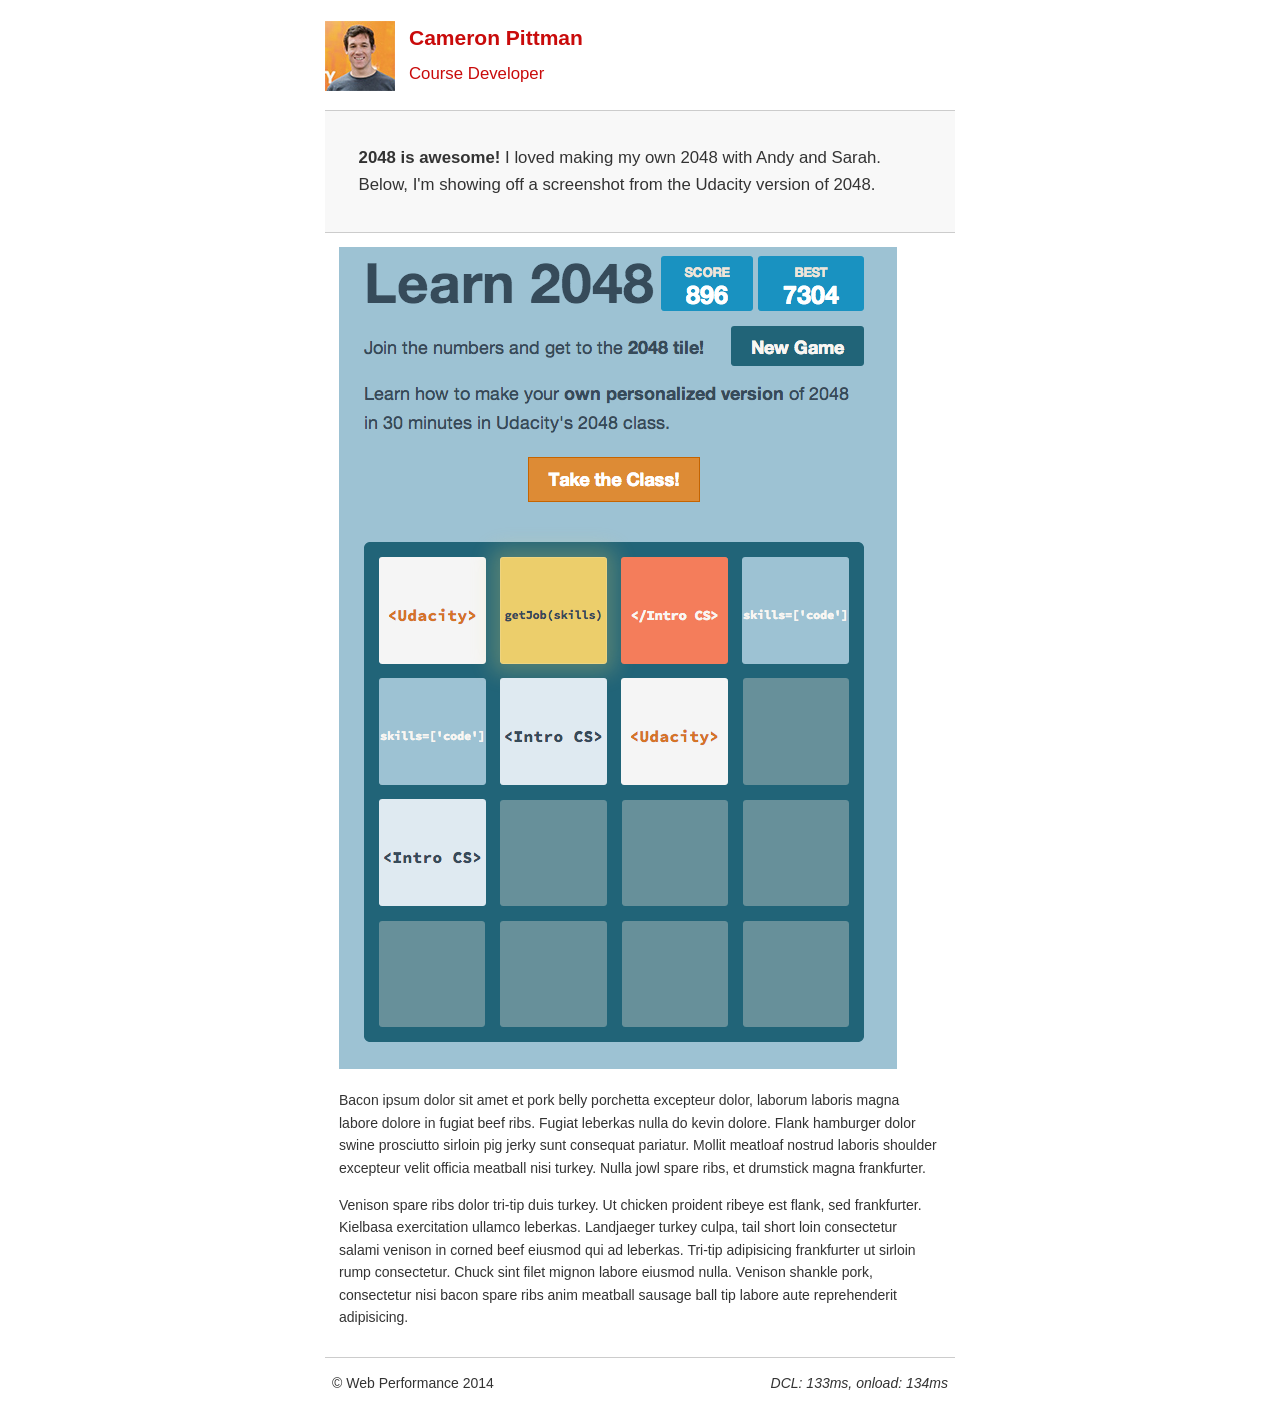
==== project-2048.html @ 7f4a0412 "Add files via upload" ====
<!DOCTYPE html>
<html lang="en">
  <head>
    <meta charset="utf-8">
    <meta name="viewport" content="width=device-width, initial-scale=1">
    <meta name="description" content=" FILL ME IN ">
    <meta name="author" content=" FILL ME IN ">
    <title>Cameron Pittman: Portfolio</title>

    <!-- Hmm, what is the impact of web fonts on speed? Measure it... -->
    <!-- <link href="//fonts.googleapis.com/css?family=Open+Sans:400,700" rel="stylesheet"> -->

    <link href="css/style.css" rel="stylesheet">
    <link href="css/print.css" rel="stylesheet">

    <script>
      (function(w,g){w['GoogleAnalyticsObject']=g;
      w[g]=w[g]||function(){(w[g].q=w[g].q||[]).push(arguments)};w[g].l=1*new Date();})(window,'ga');

      // Optional TODO: replace with your Google Analytics profile ID.
      ga('create', 'UA-XXXX-Y');
      ga('send', 'pageview');
    </script>
    <script src="//www.google-analytics.com/analytics.js"></script>
    <script src="js/perfmatters.js"></script>
  </head>

  <body>
    <header>
      <a href="/"><img src="img/profilepic.jpg"></a>
      <p>Cameron Pittman<br><span>Course Developer</span></p>
    </header>

    <div class="container">
      <div class="hero">
        <strong>2048 is awesome!</strong> I loved making my own 2048 with Andy and Sarah. Below, I'm showing off a screenshot from the Udacity version of 2048.
      </div>

      <div class="content">

        <img class="img-responsive" src="img/2048.png">

        <p>Bacon ipsum dolor sit amet et pork belly porchetta excepteur dolor, laborum laboris magna labore dolore in fugiat beef ribs. Fugiat leberkas nulla do kevin dolore. Flank hamburger dolor swine prosciutto sirloin pig jerky sunt consequat pariatur. Mollit meatloaf nostrud laboris shoulder excepteur velit officia meatball nisi turkey. Nulla jowl spare ribs, et drumstick magna frankfurter.</p>

        <p>Venison spare ribs dolor tri-tip duis turkey. Ut chicken proident ribeye est flank, sed frankfurter. Kielbasa exercitation ullamco leberkas. Landjaeger turkey culpa, tail short loin consectetur salami venison in corned beef eiusmod qui ad leberkas. Tri-tip adipisicing frankfurter ut sirloin rump consectetur. Chuck sint filet mignon labore eiusmod nulla. Venison shankle pork, consectetur nisi bacon spare ribs anim meatball sausage ball tip labore aute reprehenderit adipisicing.</p>

    </div>

    <footer>
      <p>&copy; Web Performance 2014 <span id="crp-stats"></span></p>
    </footer>
  </body>
</html>
---- css/style.css ----
html {
  font-size: 100%;
  overflow-y: scroll;
  -webkit-tap-highlight-color: rgba(0,0,0,0);
  -ms-text-size-adjust: 100%;
  -webkit-text-size-adjust: none;
}
body { margin: 0; font-size: 14px; line-height: 1.61; font-weight: 400; }
body, button, input, select, textarea { font-family: 'Open Sans', sans-serif; color: #333; }

a { color: #12C; }
a:visited { color: #61C; }
a:focus { outline: thin dotted; }
a:hover, a:active { color: #c00; outline: 0; }

b, strong { font-weight: bold; }
pre, code { font-family: monospace, monospace; font-size: 1em; }
ul, ol { margin: 1em 0; padding: 0 0 0 20px; }
img { border: 0; max-width: 100%; }

body { background: #fff; }
header, footer, .container { max-width: 45em; margin: 0 auto; }

header { padding: 0 0.5em; color: #C90B0B; }
header img { border-radius: none; float: left; width: 5em; margin-right: 0.5em;}
header p { font-size:1.5em; font-weight: bold; padding-left: 4em;}
header p span { font-size: 0.8em; font-weight: normal;}

.hero { padding: 2em; background-color: #f8f8f8; font-size:1.2em;
  border-bottom: 1px solid #ccc;
  border-top: 1px solid #ccc;
}

.content { padding: 1em 1em; }
.content li { list-style-type: none; font-size: 1.1em;}
li img { float:left; padding-right: 1em; }
li p { font-size: 0.9em; font-style: italic; }

footer {
  padding: 0 0.5em;
  border-top: 1px solid #ccc;
}
footer span { float: right; font-style: italic; }

/* Smartphones (portrait) */
@media only screen and (max-width: 480px) {
  body { font-size: 12px;}
  header p { padding-left: 4.5em;}
}
---- css/print.css ----
@media print {
  * { background: transparent !important; color: black !important; text-shadow: none !important; filter:none !important; -ms-filter: none !important; }
  a, a:visited { color: #444 !important; text-decoration: underline; }
  a[href]:after { content: " (" attr(href) ")"; }
  tr, img { page-break-inside: avoid; }
  img { max-width: 100% !important; }
  @page { margin: 0.5cm; }
  p, h2, h3 { orphans: 3; widows: 3; }
  h2, h3{ page-break-after: avoid; }
}
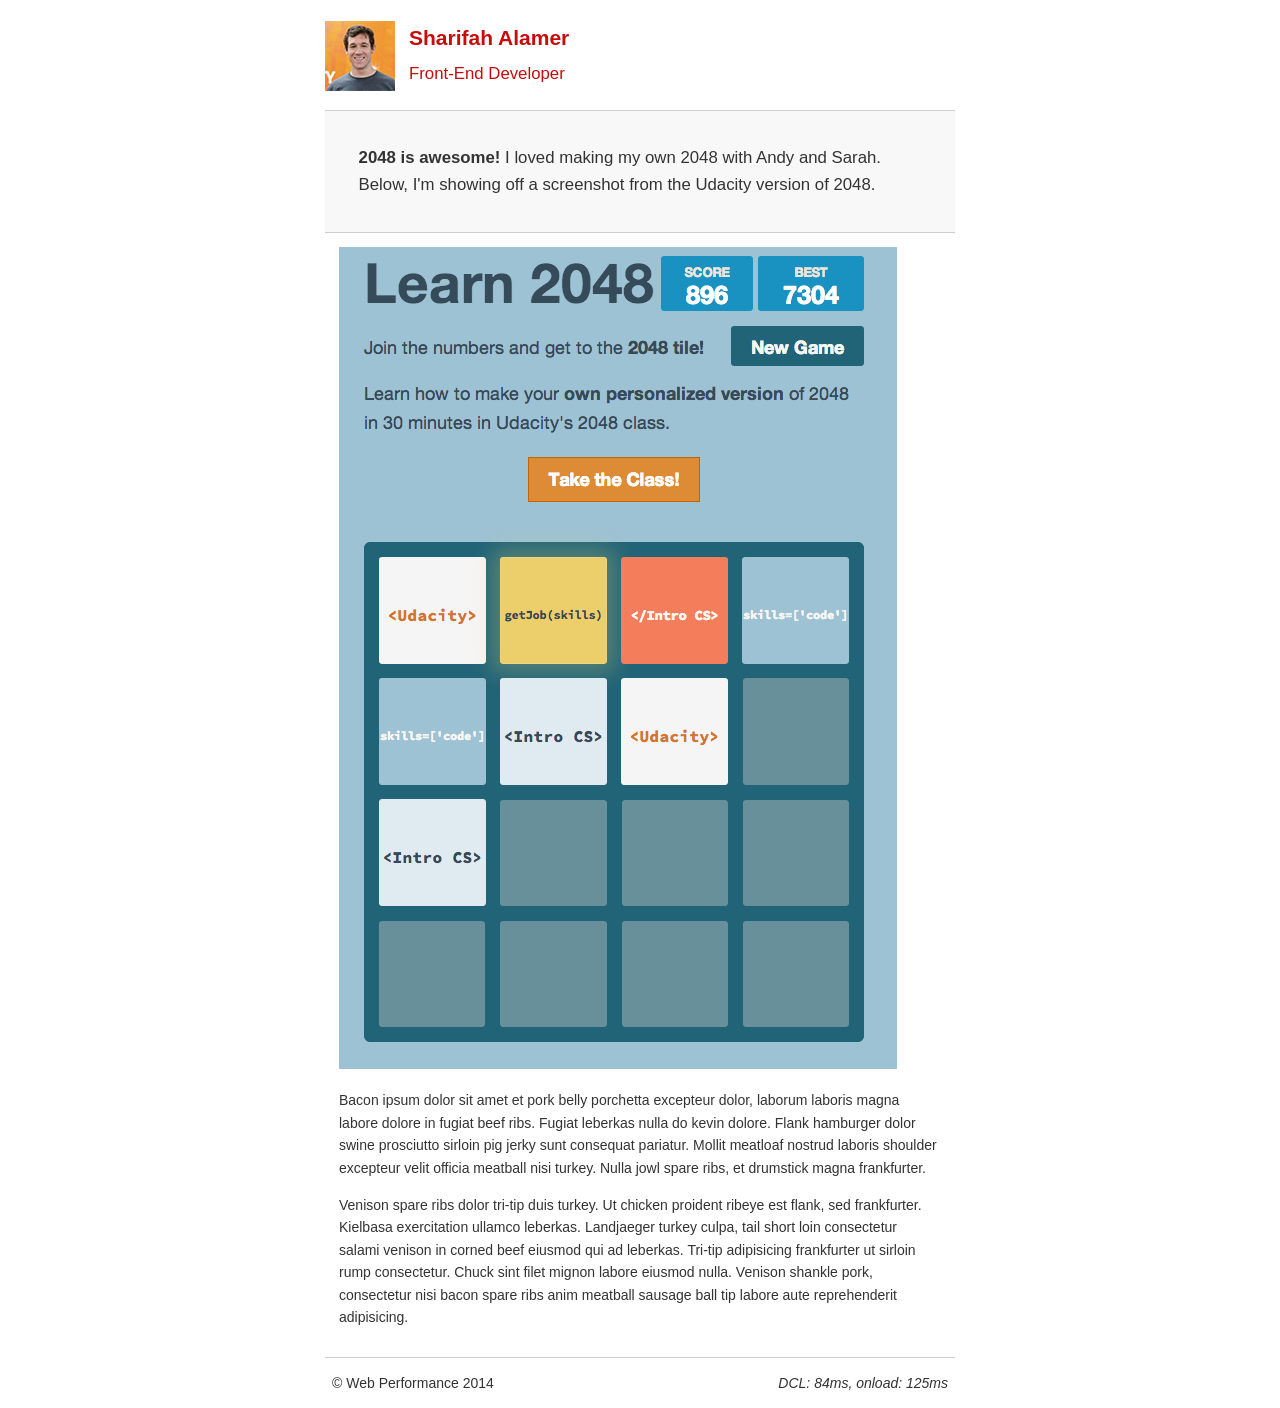
==== commit 59ebc736: "Update project-2048.html" ====
--- a/project-2048.html
+++ b/project-2048.html
@@ -28,7 +28,7 @@
   <body>
     <header>
       <a href="/"><img src="img/profilepic.jpg"></a>
-      <p>Cameron Pittman<br><span>Course Developer</span></p>
+      <p>Sharifah Alamer<br><span>Front-End Developer</span></p>
     </header>
 
     <div class="container">
